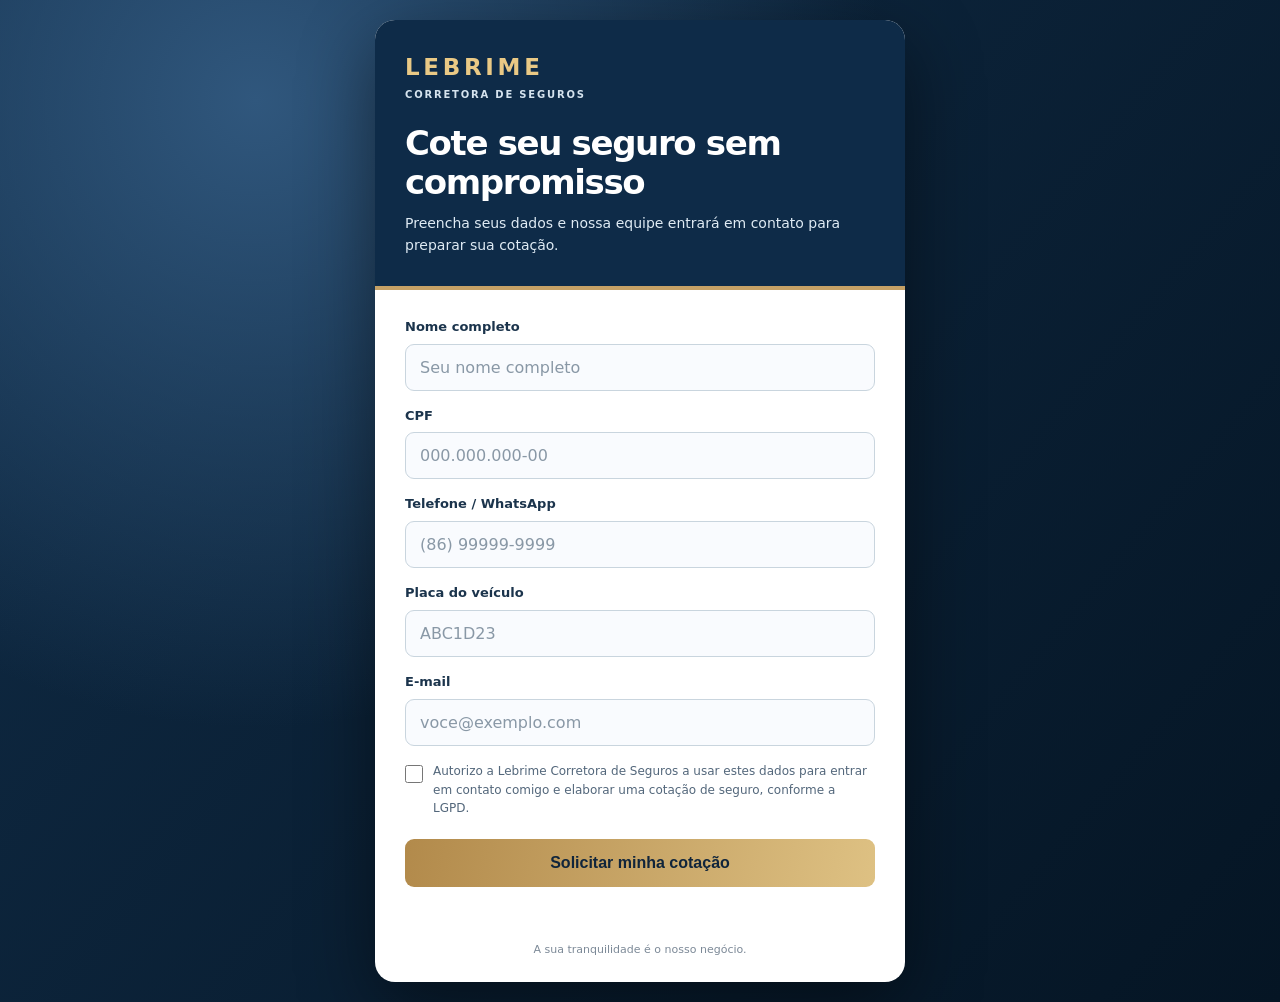
==== cotacao-evento/index.html @ 6fd0f170 "Add independent event quotation landing page (QR code)" ====
<!doctype html>
<html lang="pt-BR">
<head>
<meta charset="utf-8">
<meta name="viewport" content="width=device-width, initial-scale=1">
<meta name="theme-color" content="#102b47">
<meta name="description" content="Solicite sua cotação de seguro sem compromisso com a Lebrime Corretora de Seguros.">
<title>Cote seu seguro sem compromisso | Lebrime</title>
<style>
*{box-sizing:border-box}
:root{font:16px/1.45 system-ui,-apple-system,"Segoe UI",sans-serif;color:#17324c;background:#06182b}
body{min-height:100vh;margin:0;display:grid;place-items:center;padding:20px;background:radial-gradient(circle at 20% 10%,#30577d 0,transparent 46%),linear-gradient(130deg,#102c47,#051524)}
main{width:min(100%,530px);background:#fff;border-radius:20px;overflow:hidden;box-shadow:0 24px 76px #0007}
header{padding:31px 30px 29px;background:#0e2b48;color:#fff;border-bottom:4px solid #c5a166}
.brand{color:#e9c985;font-size:23px;font-weight:900;letter-spacing:.16em}
.brand-sub{color:#d5e3ee;letter-spacing:.18em;font-size:10px;font-weight:700;margin:4px 0 21px}
h1{font-size:clamp(25px,5.8vw,34px);letter-spacing:-.04em;line-height:1.14;margin:0 0 12px;font-weight:850}
header p{font-size:14px;color:#dfebf4;line-height:1.55;margin:0}
form{padding:28px 30px 22px}
.field{margin-bottom:16px}
label.field-label{display:block;margin-bottom:7px;font-size:13px;font-weight:750;color:#1b344c}
input[type=text],input[type=email],input[type=tel]{width:100%;padding:13px 14px;border:1px solid #c9d5de;border-radius:9px;font:16px system-ui,sans-serif;background:#f9fbfe;color:#112d45;outline:none;transition:border-color .2s,box-shadow .2s}
input:focus{border-color:#b18b4e;box-shadow:0 0 0 3px #c9a16644}
input::placeholder{color:#8998a6}
.consent{display:flex;gap:10px;align-items:flex-start;font-size:12px;line-height:1.55;color:#53677b;margin:4px 0 21px}
.consent input{margin:3px 0 0;width:18px;height:18px;flex:0 0 18px;accent-color:#a98242}
button{display:block;width:100%;border:0;border-radius:9px;padding:15px;background:linear-gradient(100deg,#b28a4b,#dec183);color:#10253b;font-size:16px;font-weight:800;cursor:pointer}
button:disabled{opacity:.7;cursor:wait}
#message{min-height:20px;margin:13px 0 0;text-align:center;color:#ad3434;font-size:13px}
#message.ok{color:#126743}
.footer{color:#7c8997;text-align:center;font-size:11px;padding:0 30px 24px}
.hp{position:absolute;left:-10000px;opacity:0}
@media (max-width:480px){body{padding:14px}header{padding:27px 23px 24px}form{padding:23px 23px 19px}.footer{padding-bottom:21px}}
</style>
</head>
<body>
<main>
<header>
<div class="brand">LEBRIME</div><div class="brand-sub">CORRETORA DE SEGUROS</div>
<h1>Cote seu seguro sem compromisso</h1>
<p>Preencha seus dados e nossa equipe entrará em contato para preparar sua cotação.</p>
</header>
<form id="cotacao" autocomplete="on">
<div class="field"><label class="field-label" for="nome">Nome completo</label><input id="nome" name="nome" type="text" autocomplete="name" minlength="3" maxlength="120" required placeholder="Seu nome completo"></div>
<div class="field"><label class="field-label" for="cpf">CPF</label><input id="cpf" name="cpf" type="text" inputmode="numeric" maxlength="14" required placeholder="000.000.000-00"></div>
<div class="field"><label class="field-label" for="telefone">Telefone / WhatsApp</label><input id="telefone" name="telefone" type="tel" inputmode="tel" autocomplete="tel" maxlength="20" required placeholder="(86) 99999-9999"></div>
<div class="field"><label class="field-label" for="placa">Placa do veículo</label><input id="placa" name="placa" type="text" autocapitalize="characters" maxlength="7" required placeholder="ABC1D23" style="text-transform:uppercase"></div>
<div class="field"><label class="field-label" for="email">E-mail</label><input id="email" name="email" type="email" autocomplete="email" maxlength="254" required placeholder="voce@exemplo.com"></div>
<div class="hp" aria-hidden="true"><label for="website">Website</label><input id="website" name="website" type="text" autocomplete="off" tabindex="-1"></div>
<label class="consent" for="consentimento"><input id="consentimento" name="consentimento" type="checkbox" required><span>Autorizo a Lebrime Corretora de Seguros a usar estes dados para entrar em contato comigo e elaborar uma cotação de seguro, conforme a LGPD.</span></label>
<button id="submit" type="submit">Solicitar minha cotação</button>
<p id="message" role="status" aria-live="polite"></p>
</form>
<div class="footer">A sua tranquilidade é o nosso negócio.</div>
</main>
<script>
"use strict";
const API="https://paiezoesntmicnwcmemt.supabase.co/functions/v1/lebrime-cotacao-evento";
const form=document.getElementById("cotacao"),message=document.getElementById("message"),button=document.getElementById("submit");
const el=name=>form.elements.namedItem(name);
const digits=value=>String(value||"").replace(/\D/g,"");
function validCPF(cpf){
 if(!/^\d{11}$/.test(cpf)||/^(\d)\1{10}$/.test(cpf))return false;
 for(let n=9;n<=10;n++){let sum=0;for(let i=0;i<n;i++)sum+=Number(cpf[i])*(n+1-i);let result=(sum*10)%11;if(result===10)result=0;if(result!==Number(cpf[n]))return false}
 return true;
}
el("cpf").addEventListener("input",event=>{
 const c=digits(event.target.value).slice(0,11);
 event.target.value=c.replace(/^(\d{3})(\d)/,"$1.$2").replace(/^(\d{3})\.(\d{3})(\d)/,"$1.$2.$3").replace(/\.(\d{3})(\d)/,".$1-$2");
});
el("placa").addEventListener("input",event=>{event.target.value=event.target.value.toUpperCase().replace(/[^A-Z0-9]/g,"").slice(0,7)});
form.addEventListener("submit",async event=>{
 event.preventDefault();
 message.className="";message.textContent="";
 const payload={
  nome:el("nome").value.trim(),
  cpf:digits(el("cpf").value),
  telefone:digits(el("telefone").value),
  placa:el("placa").value.trim().toUpperCase(),
  email:el("email").value.trim().toLowerCase(),
  consentimento:el("consentimento").checked,
  website:el("website").value
 };
 if(!validCPF(payload.cpf)){message.textContent="Confira o CPF informado.";return;}
 if(!/^\d{10,11}$/.test(payload.telefone)){message.textContent="Informe um telefone com DDD válido.";return;}
 if(!/^([A-Z]{3}\d{4}|[A-Z]{3}\d[A-Z]\d{2})$/.test(payload.placa)){message.textContent="Confira a placa do veículo.";return;}
 button.disabled=true;button.textContent="Enviando...";
 try{
  const response=await fetch(API,{method:"POST",headers:{"Content-Type":"application/json"},body:JSON.stringify(payload)});
  const result=await response.json();
  if(!response.ok)throw new Error(result.error||"Não foi possível concluir o cadastro.");
  form.reset();message.className="ok";message.textContent="Cadastro recebido! Em breve nossa equipe entrará em contato.";button.textContent="Solicitação enviada!";
 }catch(e){
  message.textContent=e instanceof Error?e.message:"Falha no envio. Tente novamente.";
  button.disabled=false;button.textContent="Solicitar minha cotação";
 }
});
</script>
</body>
</html>
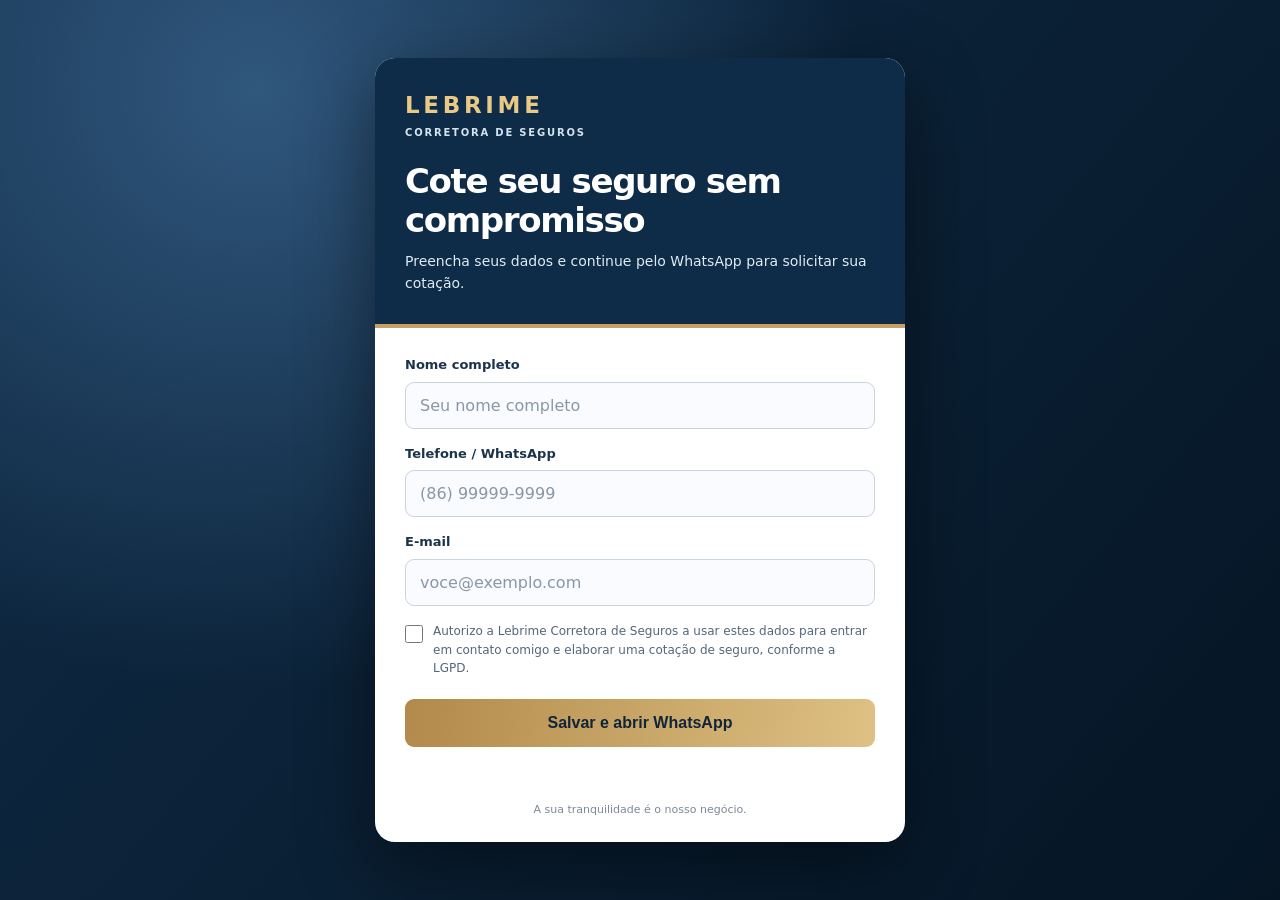
==== commit aad2fb7e: "Simplify event quote form and route confirmed leads to WhatsApp" ====
--- a/cotacao-evento/index.html
+++ b/cotacao-evento/index.html
@@ -28,6 +28,7 @@
 button:disabled{opacity:.7;cursor:wait}
 #message{min-height:20px;margin:13px 0 0;text-align:center;color:#ad3434;font-size:13px}
 #message.ok{color:#126743}
+.whatsapp-link{display:block;text-align:center;background:#18794e;color:#fff;text-decoration:none;font-weight:750;padding:13px;border-radius:9px;margin-top:10px}.whatsapp-link[hidden]{display:none}
 .footer{color:#7c8997;text-align:center;font-size:11px;padding:0 30px 24px}
 .hp{position:absolute;left:-10000px;opacity:0}
 @media (max-width:480px){body{padding:14px}header{padding:27px 23px 24px}form{padding:23px 23px 19px}.footer{padding-bottom:21px}}
@@ -38,61 +39,89 @@
 <header>
 <div class="brand">LEBRIME</div><div class="brand-sub">CORRETORA DE SEGUROS</div>
 <h1>Cote seu seguro sem compromisso</h1>
-<p>Preencha seus dados e nossa equipe entrará em contato para preparar sua cotação.</p>
+<p>Preencha seus dados e continue pelo WhatsApp para solicitar sua cotação.</p>
 </header>
 <form id="cotacao" autocomplete="on">
 <div class="field"><label class="field-label" for="nome">Nome completo</label><input id="nome" name="nome" type="text" autocomplete="name" minlength="3" maxlength="120" required placeholder="Seu nome completo"></div>
-<div class="field"><label class="field-label" for="cpf">CPF</label><input id="cpf" name="cpf" type="text" inputmode="numeric" maxlength="14" required placeholder="000.000.000-00"></div>
 <div class="field"><label class="field-label" for="telefone">Telefone / WhatsApp</label><input id="telefone" name="telefone" type="tel" inputmode="tel" autocomplete="tel" maxlength="20" required placeholder="(86) 99999-9999"></div>
-<div class="field"><label class="field-label" for="placa">Placa do veículo</label><input id="placa" name="placa" type="text" autocapitalize="characters" maxlength="7" required placeholder="ABC1D23" style="text-transform:uppercase"></div>
 <div class="field"><label class="field-label" for="email">E-mail</label><input id="email" name="email" type="email" autocomplete="email" maxlength="254" required placeholder="voce@exemplo.com"></div>
 <div class="hp" aria-hidden="true"><label for="website">Website</label><input id="website" name="website" type="text" autocomplete="off" tabindex="-1"></div>
 <label class="consent" for="consentimento"><input id="consentimento" name="consentimento" type="checkbox" required><span>Autorizo a Lebrime Corretora de Seguros a usar estes dados para entrar em contato comigo e elaborar uma cotação de seguro, conforme a LGPD.</span></label>
-<button id="submit" type="submit">Solicitar minha cotação</button>
+<button id="submit" type="submit">Salvar e abrir WhatsApp</button>
 <p id="message" role="status" aria-live="polite"></p>
+<a id="whatsapp-link" class="whatsapp-link" href="#" rel="noopener noreferrer" hidden>Abrir conversa com a Lebrime no WhatsApp</a>
 </form>
 <div class="footer">A sua tranquilidade é o nosso negócio.</div>
 </main>
 <script>
 "use strict";
 const API="https://paiezoesntmicnwcmemt.supabase.co/functions/v1/lebrime-cotacao-evento";
-const form=document.getElementById("cotacao"),message=document.getElementById("message"),button=document.getElementById("submit");
+const WHATSAPP_NUMBER="5586994801456";
+const form=document.getElementById("cotacao");
+const message=document.getElementById("message");
+const button=document.getElementById("submit");
+const whatsappLink=document.getElementById("whatsapp-link");
 const el=name=>form.elements.namedItem(name);
 const digits=value=>String(value||"").replace(/\D/g,"");
-function validCPF(cpf){
- if(!/^\d{11}$/.test(cpf)||/^(\d)\1{10}$/.test(cpf))return false;
- for(let n=9;n<=10;n++){let sum=0;for(let i=0;i<n;i++)sum+=Number(cpf[i])*(n+1-i);let result=(sum*10)%11;if(result===10)result=0;if(result!==Number(cpf[n]))return false}
- return true;
+function whatsappUrl(data){
+ const text=[
+  "Olá, Lebrime! Vim pelo QR Code do evento e gostaria de cotar meu seguro sem compromisso.",
+  "",
+  "Nome: "+data.nome,
+  "Telefone: "+data.telefone,
+  "E-mail: "+data.email
+ ].join("\n");
+ return "https://wa.me/"+WHATSAPP_NUMBER+"?text="+encodeURIComponent(text);
 }
-el("cpf").addEventListener("input",event=>{
- const c=digits(event.target.value).slice(0,11);
- event.target.value=c.replace(/^(\d{3})(\d)/,"$1.$2").replace(/^(\d{3})\.(\d{3})(\d)/,"$1.$2.$3").replace(/\.(\d{3})(\d)/,".$1-$2");
-});
-el("placa").addEventListener("input",event=>{event.target.value=event.target.value.toUpperCase().replace(/[^A-Z0-9]/g,"").slice(0,7)});
+function showWhatsapp(data){
+ whatsappLink.href=whatsappUrl(data);
+ whatsappLink.hidden=false;
+}
 form.addEventListener("submit",async event=>{
  event.preventDefault();
- message.className="";message.textContent="";
+ message.className="";
+ message.textContent="";
+ whatsappLink.hidden=true;
  const payload={
   nome:el("nome").value.trim(),
-  cpf:digits(el("cpf").value),
   telefone:digits(el("telefone").value),
-  placa:el("placa").value.trim().toUpperCase(),
   email:el("email").value.trim().toLowerCase(),
   consentimento:el("consentimento").checked,
   website:el("website").value
  };
- if(!validCPF(payload.cpf)){message.textContent="Confira o CPF informado.";return;}
- if(!/^\d{10,11}$/.test(payload.telefone)){message.textContent="Informe um telefone com DDD válido.";return;}
- if(!/^([A-Z]{3}\d{4}|[A-Z]{3}\d[A-Z]\d{2})$/.test(payload.placa)){message.textContent="Confira a placa do veículo.";return;}
- button.disabled=true;button.textContent="Enviando...";
+ if(payload.nome.length<3||payload.nome.length>120){
+  message.textContent="Informe seu nome completo.";return;
+ }
+ if(!/^\d{10,11}$/.test(payload.telefone)){
+  message.textContent="Informe um telefone válido com DDD.";return;
+ }
+ if(!/^[^@\s]+@[^@\s]+\.[^@\s]+$/.test(payload.email)){
+  message.textContent="Informe um e-mail válido.";return;
+ }
+ if(!payload.consentimento){
+  message.textContent="É necessário autorizar o uso dos dados para a cotação.";return;
+ }
+ button.disabled=true;
+ button.textContent="Salvando cadastro...";
  try{
-  const response=await fetch(API,{method:"POST",headers:{"Content-Type":"application/json"},body:JSON.stringify(payload)});
+  const response=await fetch(API,{
+   method:"POST",
+   headers:{"Content-Type":"application/json"},
+   body:JSON.stringify(payload)
+  });
   const result=await response.json();
   if(!response.ok)throw new Error(result.error||"Não foi possível concluir o cadastro.");
-  form.reset();message.className="ok";message.textContent="Cadastro recebido! Em breve nossa equipe entrará em contato.";button.textContent="Solicitação enviada!";
- }catch(e){
-  message.textContent=e instanceof Error?e.message:"Falha no envio. Tente novamente.";
-  button.disabled=false;button.textContent="Solicitar minha cotação";
+  showWhatsapp(payload);
+  form.reset();
+  message.className="ok";
+  message.textContent="Cadastro salvo! O WhatsApp será aberto com a mensagem pronta. Toque em Enviar no WhatsApp para encaminhá-la à corretora.";
+  button.textContent="Cadastro salvo";
+  window.location.assign(whatsappLink.href);
+ }catch(error){
+  showWhatsapp(payload);
+  message.textContent="Não foi possível salvar o cadastro agora. Você ainda pode enviar seus dados pelo WhatsApp usando o botão abaixo.";
+  button.disabled=false;
+  button.textContent="Tentar salvar novamente";
  }
 });
 </script>
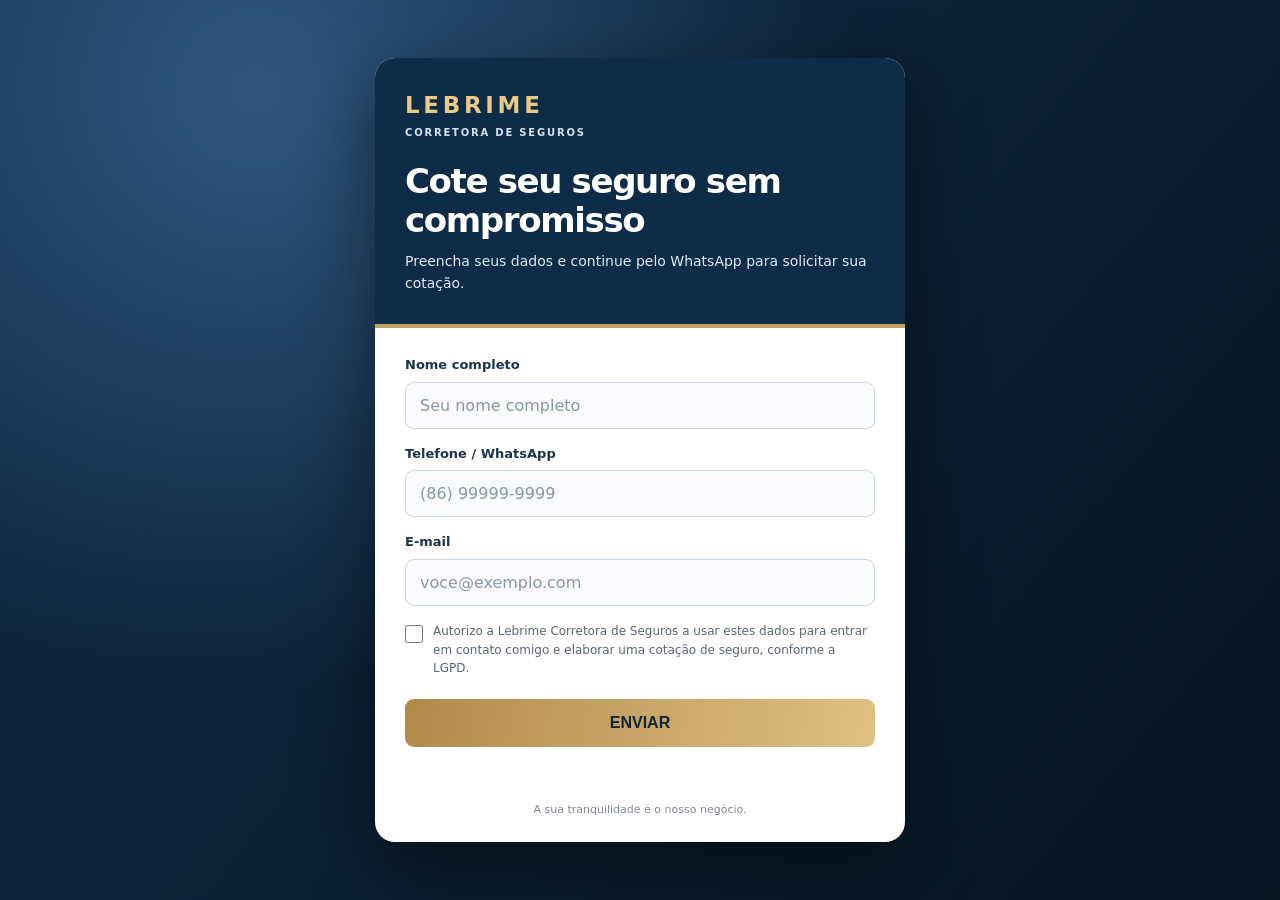
==== commit 324e0142: "Change event quotation submit button label to ENVIAR" ====
--- a/cotacao-evento/index.html
+++ b/cotacao-evento/index.html
@@ -47,7 +47,7 @@
 <div class="field"><label class="field-label" for="email">E-mail</label><input id="email" name="email" type="email" autocomplete="email" maxlength="254" required placeholder="voce@exemplo.com"></div>
 <div class="hp" aria-hidden="true"><label for="website">Website</label><input id="website" name="website" type="text" autocomplete="off" tabindex="-1"></div>
 <label class="consent" for="consentimento"><input id="consentimento" name="consentimento" type="checkbox" required><span>Autorizo a Lebrime Corretora de Seguros a usar estes dados para entrar em contato comigo e elaborar uma cotação de seguro, conforme a LGPD.</span></label>
-<button id="submit" type="submit">Salvar e abrir WhatsApp</button>
+<button id="submit" type="submit">ENVIAR</button>
 <p id="message" role="status" aria-live="polite"></p>
 <a id="whatsapp-link" class="whatsapp-link" href="#" rel="noopener noreferrer" hidden>Abrir conversa com a Lebrime no WhatsApp</a>
 </form>
